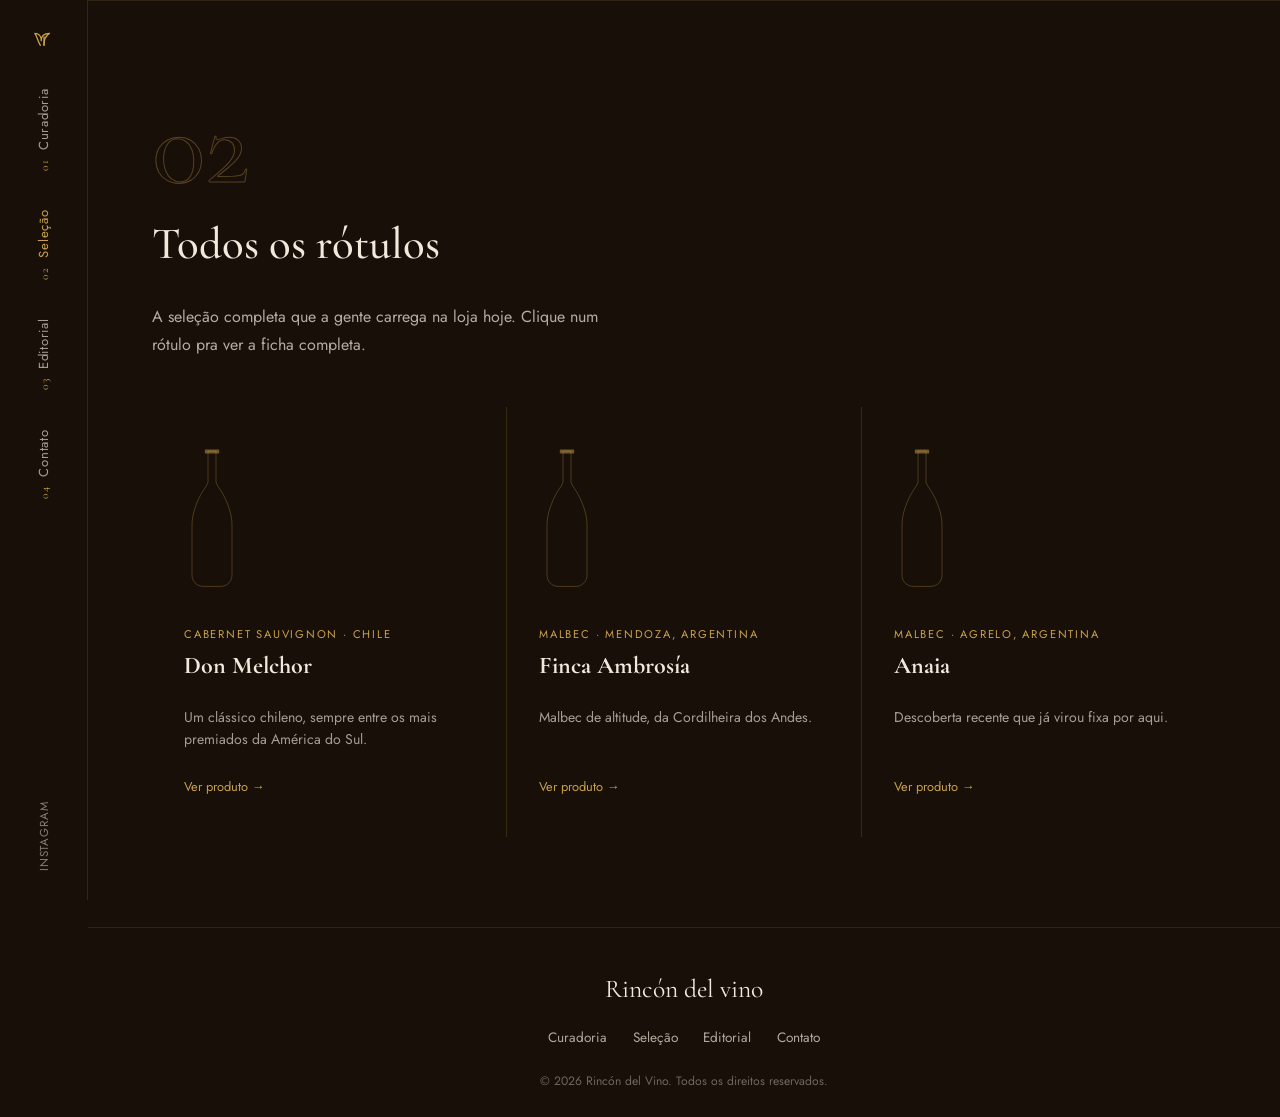
==== produtos/index.html @ f7e3e687 "Add a product catalog page and individual product pages New produtos/ section: an index.html listing" ====
<!DOCTYPE html>
<html lang="pt-BR">
  <head>
    <meta charset="UTF-8" />
    <meta name="viewport" content="width=device-width, initial-scale=1.0" />
    <title>Rótulos — Rincón del Vino</title>
    <meta
      name="description"
      content="Todos os rótulos da seleção da Rincón del Vino."
    />
    <link rel="preconnect" href="https://fonts.googleapis.com" />
    <link rel="preconnect" href="https://fonts.gstatic.com" crossorigin />
    <link
      href="https://fonts.googleapis.com/css2?family=Cormorant+Garamond:ital,wght@0,500,600&family=Jost:wght@300;400;500&display=swap"
      rel="stylesheet"
    />
    <link rel="stylesheet" href="../assets/css/style.css" />
  </head>
  <body>
    <div class="shell">
      <aside class="rail" id="rail">
        <a href="../index.html#topo" class="rail__logo" aria-label="Rincón del Vino">
          <svg viewBox="0 0 24 24" fill="none" stroke="currentColor" stroke-width="1.4" aria-hidden="true">
            <path d="M12 21c0-6 1-9 6-13-6 0-9 2-9 8 0-5-3-8-7-8 3 4 3 9 6 13" stroke-linecap="round" stroke-linejoin="round" />
            <path d="M12 21V12" stroke-linecap="round" />
          </svg>
        </a>

        <nav class="rail__nav" id="nav-links">
          <a href="../index.html#curadoria"><span class="rail__num">01</span>Curadoria</a>
          <a href="./" class="is-current"><span class="rail__num">02</span>Seleção</a>
          <a href="../index.html#editorial"><span class="rail__num">03</span>Editorial</a>
          <a href="../index.html#contato"><span class="rail__num">04</span>Contato</a>
          <a
            class="rail__nav-social"
            href="https://www.instagram.com/rincondelvino.arg/"
            target="_blank"
            rel="noopener"
          >Instagram</a>
        </nav>

        <button
          class="rail__toggle"
          id="nav-toggle"
          aria-label="Abrir menu"
          aria-expanded="false"
          aria-controls="nav-links"
        >
          <span></span>
          <span></span>
          <span></span>
        </button>
      </aside>

      <main class="content">
        <section class="block">
          <span class="block__index" aria-hidden="true">02</span>
          <h2 class="block__title">Todos os rótulos</h2>
          <p class="body-copy">
            A seleção completa que a gente carrega na loja hoje. Clique num
            rótulo pra ver a ficha completa.
          </p>

          <div class="product-grid">
            <a class="product-card" href="don-melchor.html">
              <svg class="product-card__bottle" viewBox="0 0 140 380" role="img" aria-label="Ilustração de uma garrafa de vinho (imagem provisória)">
                <path
                  d="M60,8 L80,8 L80,84 C80,94 95,104 108,138 C118,163 120,178 120,198
                     L120,318 C120,334 107,346 92,346 L48,346 C33,346 20,334 20,318
                     L20,198 C20,178 22,163 32,138 C45,104 60,94 60,84 Z"
                  fill="none" stroke="rgba(201,162,75,0.5)" stroke-width="1.5" />
                <rect x="52" y="4" width="36" height="10" rx="2" fill="rgba(201,162,75,0.5)" />
              </svg>
              <p class="wine-card__type">Cabernet Sauvignon · Chile</p>
              <h3 class="wine-card__name">Don Melchor</h3>
              <p class="wine-card__note">
                Um clássico chileno, sempre entre os mais premiados da
                América do Sul.
              </p>
              <span class="product-card__link">Ver produto →</span>
            </a>

            <a class="product-card" href="finca-ambrosia.html">
              <svg class="product-card__bottle" viewBox="0 0 140 380" role="img" aria-label="Ilustração de uma garrafa de vinho (imagem provisória)">
                <path
                  d="M60,8 L80,8 L80,84 C80,94 95,104 108,138 C118,163 120,178 120,198
                     L120,318 C120,334 107,346 92,346 L48,346 C33,346 20,334 20,318
                     L20,198 C20,178 22,163 32,138 C45,104 60,94 60,84 Z"
                  fill="none" stroke="rgba(201,162,75,0.5)" stroke-width="1.5" />
                <rect x="52" y="4" width="36" height="10" rx="2" fill="rgba(201,162,75,0.5)" />
              </svg>
              <p class="wine-card__type">Malbec · Mendoza, Argentina</p>
              <h3 class="wine-card__name">Finca Ambrosía</h3>
              <p class="wine-card__note">
                Malbec de altitude, da Cordilheira dos Andes.
              </p>
              <span class="product-card__link">Ver produto →</span>
            </a>

            <a class="product-card" href="anaia.html">
              <svg class="product-card__bottle" viewBox="0 0 140 380" role="img" aria-label="Ilustração de uma garrafa de vinho (imagem provisória)">
                <path
                  d="M60,8 L80,8 L80,84 C80,94 95,104 108,138 C118,163 120,178 120,198
                     L120,318 C120,334 107,346 92,346 L48,346 C33,346 20,334 20,318
                     L20,198 C20,178 22,163 32,138 C45,104 60,94 60,84 Z"
                  fill="none" stroke="rgba(201,162,75,0.5)" stroke-width="1.5" />
                <rect x="52" y="4" width="36" height="10" rx="2" fill="rgba(201,162,75,0.5)" />
              </svg>
              <p class="wine-card__type">Malbec · Agrelo, Argentina</p>
              <h3 class="wine-card__name">Anaia</h3>
              <p class="wine-card__note">
                Descoberta recente que já virou fixa por aqui.
              </p>
              <span class="product-card__link">Ver produto →</span>
            </a>
          </div>
        </section>
      </main>
    </div>

    <footer class="footer">
      <p class="footer__wordmark">Rincón del vino</p>
      <nav class="footer__links">
        <a href="../index.html#curadoria">Curadoria</a>
        <a href="./">Seleção</a>
        <a href="../index.html#editorial">Editorial</a>
        <a href="../index.html#contato">Contato</a>
      </nav>
      <p class="footer__copy">
        © <span id="year"></span> Rincón del Vino. Todos os direitos
        reservados.
      </p>
    </footer>

    <script src="../assets/js/main.js"></script>
  </body>
</html>
---- assets/css/style.css ----
:root {
  --bg: #180f09;
  --brown: #3a2415;
  --wine: #7a1530;
  --gold: #c9a24b;
  --cream: #f2e9dd;
  --rail-w: 88px;
}

* {
  box-sizing: border-box;
}

html {
  scroll-behavior: smooth;
}

body {
  margin: 0;
  padding: 0;
  background: var(--bg);
  color: var(--cream);
  font-family: "Jost", "Helvetica Neue", Arial, sans-serif;
  overflow-x: hidden;
}

img {
  max-width: 100%;
}

a {
  transition: color 0.12s ease, border-color 0.12s ease, background 0.12s ease;
}

/* -------------------- Rail (sidebar nav) -------------------- */

.shell {
  display: flex;
}

.rail {
  position: fixed;
  top: 0;
  left: 0;
  bottom: 0;
  width: var(--rail-w);
  z-index: 20;
  display: flex;
  flex-direction: column;
  align-items: center;
  gap: 2.5rem;
  padding: 1.6rem 0 1.8rem;
  background: var(--bg);
  border-right: 1px solid rgba(201, 162, 75, 0.16);
}

.rail__logo {
  color: var(--gold);
  display: flex;
}

.rail__logo svg {
  width: 22px;
  height: 22px;
}

.rail__nav {
  display: flex;
  flex-direction: column;
  align-items: center;
  gap: 2.4rem;
  flex: 1;
}

.rail__nav a {
  writing-mode: vertical-rl;
  text-orientation: mixed;
  transform: rotate(180deg);
  display: flex;
  align-items: center;
  gap: 0.6rem;
  color: rgba(242, 233, 221, 0.65);
  text-decoration: none;
  font-size: 0.82rem;
  letter-spacing: 0.06em;
}

.rail__nav a:hover,
.rail__nav a.is-current {
  color: var(--gold);
}

.rail__num {
  font-family: "Cormorant Garamond", Georgia, serif;
  font-size: 0.72rem;
  color: var(--gold);
}

.rail__nav a.rail__nav-social {
  margin-top: auto;
  color: rgba(242, 233, 221, 0.5);
  font-size: 0.72rem;
  letter-spacing: 0.08em;
  text-transform: uppercase;
}

.rail__toggle {
  display: none;
}

.content {
  margin-left: var(--rail-w);
  width: calc(100% - var(--rail-w));
}

/* -------------------- Hero -------------------- */

.hero {
  min-height: 92vh;
  display: grid;
  grid-template-columns: 1.35fr 0.65fr;
  gap: 4vw;
  align-items: center;
  padding: 6vh 5vw;
  background: radial-gradient(55% 45% at 20% 15%, rgba(139, 79, 26, 0.28), transparent 70%);
}

.hero__kicker {
  margin: 0 0 1.2rem;
  font-family: "Cormorant Garamond", Georgia, serif;
  font-style: italic;
  font-size: 1.1rem;
  color: var(--gold);
}

.hero__headline {
  margin: 0 0 2rem;
  font-family: "Cormorant Garamond", Georgia, serif;
  font-weight: 500;
  font-size: clamp(2.6rem, 6vw, 4.8rem);
  line-height: 1.05;
  color: var(--cream);
}

.hero__actions {
  display: flex;
  align-items: center;
  gap: 1.8rem;
}

.hero__panel {
  border-left: 1px solid rgba(201, 162, 75, 0.35);
  padding-left: 2.2rem;
}

.hero__panel-number {
  margin: 0 0 0.8rem;
  font-family: "Cormorant Garamond", Georgia, serif;
  font-size: clamp(3rem, 6vw, 5rem);
  color: var(--gold);
  line-height: 1;
}

.hero__panel-label {
  margin: 0;
  max-width: 20rem;
  font-size: 0.92rem;
  line-height: 1.6;
  color: rgba(242, 233, 221, 0.68);
}

.link-underline {
  color: var(--cream);
  text-decoration: none;
  font-size: 0.9rem;
  border-bottom: 1px solid rgba(242, 233, 221, 0.3);
  padding-bottom: 2px;
}

.link-underline:hover {
  color: var(--gold);
  border-color: var(--gold);
}

.cta {
  display: inline-block;
  padding: 0.95rem 2.1rem;
  border: 1px solid var(--gold);
  color: var(--gold);
  text-decoration: none;
  letter-spacing: 0.12em;
  font-size: 0.82rem;
  text-transform: uppercase;
  border-radius: 2px;
}

.cta:hover {
  background: var(--gold);
  color: var(--bg);
}

/* -------------------- Numbered blocks -------------------- */

.block {
  position: relative;
  padding: 10vh 5vw;
  border-top: 1px solid rgba(201, 162, 75, 0.14);
}

.block__index {
  display: block;
  margin-bottom: 1rem;
  font-family: "Cormorant Garamond", Georgia, serif;
  font-size: clamp(4rem, 9vw, 7rem);
  line-height: 1;
  color: transparent;
  -webkit-text-stroke: 1px rgba(201, 162, 75, 0.35);
}

.block__title {
  margin: 0 0 2rem;
  font-family: "Cormorant Garamond", Georgia, serif;
  font-weight: 500;
  font-size: clamp(2rem, 3.6vw, 2.8rem);
  line-height: 1.15;
  color: var(--cream);
  max-width: 26rem;
}

.body-copy {
  margin: 0 0 1.2rem;
  max-width: 30rem;
  font-size: 1rem;
  line-height: 1.75;
  color: rgba(242, 233, 221, 0.72);
}

.block--invert .body-copy {
  color: rgba(24, 15, 9, 0.7);
}

.block__grid {
  display: grid;
  grid-template-columns: 1fr 1fr 1fr;
  gap: 3vw;
  align-items: start;
}

.block__grid--narrow {
  grid-template-columns: 1fr;
  max-width: 40rem;
}

.block__copy {
  grid-column: span 1;
}

/* -------------------- Fact list -------------------- */

.fact-list {
  list-style: none;
  margin: 0;
  padding: 0;
  display: grid;
  gap: 1.4rem;
}

.fact-list li {
  padding-top: 1.1rem;
  border-top: 1px solid rgba(201, 162, 75, 0.2);
}

.fact-list__label {
  margin: 0 0 0.4rem;
  font-size: 0.72rem;
  letter-spacing: 0.14em;
  text-transform: uppercase;
  color: var(--gold);
}

.fact-list__text {
  margin: 0;
  font-size: 0.9rem;
  line-height: 1.55;
  color: rgba(242, 233, 221, 0.68);
}

/* -------------------- Bento collection grid (pinned catalog) -------------------- */

.catalog {
  position: relative;
  margin-top: 1rem;
}

.catalog__more {
  display: inline-block;
  margin-top: 2rem;
}

.catalog__frame {
  position: sticky;
  top: 0;
  min-height: 100vh;
  display: flex;
  flex-direction: column;
  justify-content: center;
  padding: 8vh 0;
}

.catalog__track {
  display: flex;
  flex-direction: column;
}

.catalog__step {
  height: 100vh;
}

.catalog__dots {
  display: flex;
  gap: 0.6rem;
  margin-top: 1.6rem;
}

.catalog__dot {
  width: 6px;
  height: 6px;
  border-radius: 50%;
  background: rgba(201, 162, 75, 0.3);
}

.catalog__dot.is-active {
  background: var(--gold);
}

.catalog__specs {
  list-style: none;
  margin: 0;
  padding: 0;
  display: grid;
  gap: 0.5rem;
  font-size: 0.9rem;
  color: rgba(242, 233, 221, 0.68);
}

.catalog__bottle {
  width: 84px;
  height: auto;
  margin-bottom: 1.5rem;
}

/* Only the active product's 4 cells participate in the grid */
.catalog-product {
  display: none;
}

.catalog-product.is-active {
  display: contents;
}

.bento {
  margin-top: 1rem;
  display: grid;
  grid-template-columns: 1.2fr 1fr 1fr;
  grid-template-rows: repeat(2, auto);
  gap: 1px;
  background: rgba(201, 162, 75, 0.18);
}

.bento__item {
  background: var(--bg);
  padding: 2.2rem 1.9rem;
  display: flex;
  flex-direction: column;
}

.bento__item--feature {
  grid-column: 1;
  grid-row: 1 / span 2;
  justify-content: center;
}

.bento__item--feature .wine-card__name {
  font-size: 2.2rem;
}

.bento__item:nth-child(2) {
  grid-column: 2;
  grid-row: 1;
}

.bento__item:nth-child(3) {
  grid-column: 2;
  grid-row: 2;
}

.bento__item--cta {
  grid-column: 3;
  grid-row: 1 / span 2;
  align-items: center;
  justify-content: center;
  text-align: center;
  background: var(--brown);
}

/* Without JS (or below 921px) show every product stacked, plain, no pinning */
.catalog:not(.is-active-js) .catalog__frame {
  position: static;
  min-height: 0;
  padding: 0;
}

.catalog:not(.is-active-js) .catalog__track,
.catalog:not(.is-active-js) .catalog__dots {
  display: none;
}

.catalog:not(.is-active-js) .bento {
  display: block;
  background: none;
}

.catalog:not(.is-active-js) .catalog-product {
  display: block;
}

.catalog:not(.is-active-js) .catalog-product:not(:last-child) {
  margin-bottom: 3rem;
  padding-bottom: 3rem;
  border-bottom: 1px solid rgba(201, 162, 75, 0.14);
}

.catalog:not(.is-active-js) .bento__item {
  padding: 0.6rem 0;
}

.catalog:not(.is-active-js) .bento__item--cta {
  align-items: flex-start;
  text-align: left;
  background: none;
}

.wine-card__type {
  margin: 0 0 0.6rem;
  font-size: 0.7rem;
  letter-spacing: 0.16em;
  text-transform: uppercase;
  color: var(--gold);
}

.wine-card__name {
  margin: 0 0 0.8rem;
  font-family: "Cormorant Garamond", Georgia, serif;
  font-size: 1.5rem;
  color: var(--cream);
}

.wine-card__note {
  margin: 0;
  font-size: 0.88rem;
  line-height: 1.6;
  color: rgba(242, 233, 221, 0.65);
}

/* -------------------- Product listing grid -------------------- */

.product-grid {
  margin-top: 3rem;
  display: grid;
  grid-template-columns: repeat(3, 1fr);
  gap: 1px;
  background: rgba(201, 162, 75, 0.18);
}

.product-card {
  background: var(--bg);
  padding: 2.6rem 2rem;
  display: flex;
  flex-direction: column;
  align-items: flex-start;
  text-decoration: none;
  color: inherit;
  transition: background 0.15s ease;
}

.product-card:hover {
  background: rgba(58, 36, 21, 0.45);
}

.product-card__bottle {
  width: 56px;
  height: auto;
  margin-bottom: 1.6rem;
}

.product-card .wine-card__note {
  margin: 0.8rem 0 1.6rem;
}

.product-card__link {
  margin-top: auto;
  font-size: 0.8rem;
  color: var(--gold);
}

/* -------------------- Product detail page -------------------- */

.product-hero {
  display: grid;
  grid-template-columns: 0.8fr 1.2fr;
  gap: 5vw;
  align-items: center;
}

.product-hero__media {
  display: flex;
  justify-content: center;
}

.product-hero__media .catalog__bottle {
  width: min(220px, 100%);
  margin: 0;
}

.product-hero__info .wine-card__type {
  font-size: 0.78rem;
}

.product-hero__info .block__title {
  max-width: none;
}

.product-hero__specs {
  margin: 2rem 0;
  padding: 1.4rem 0;
  border-top: 1px solid rgba(201, 162, 75, 0.2);
  border-bottom: 1px solid rgba(201, 162, 75, 0.2);
}

.back-link {
  display: inline-block;
  margin-bottom: 2.4rem;
}

.cross-sell {
  margin-top: 2.5rem;
  display: grid;
  grid-template-columns: repeat(2, 1fr);
  gap: 1px;
  background: rgba(24, 15, 9, 0.15);
}

.cross-sell a {
  background: var(--cream);
  color: var(--bg);
  padding: 1.6rem 1.8rem;
  text-decoration: none;
  transition: background 0.15s ease;
}

.cross-sell a:hover {
  background: rgba(24, 15, 9, 0.06);
}

.cross-sell .wine-card__type {
  font-size: 0.68rem;
}

.cross-sell .wine-card__name {
  font-size: 1.2rem;
  color: var(--bg);
}

/* -------------------- Invert (light) section -------------------- */

.block--invert {
  background: var(--cream);
  color: var(--bg);
}

.block--invert .block__index {
  -webkit-text-stroke: 1px rgba(24, 15, 9, 0.25);
}

.block--invert .block__title {
  color: var(--bg);
}

.block--invert .link-underline {
  color: var(--bg);
  border-color: rgba(24, 15, 9, 0.35);
}

.block--invert .link-underline:hover {
  color: var(--wine);
  border-color: var(--wine);
}

/* -------------------- Contact -------------------- */

.contact-grid {
  display: grid;
  grid-template-columns: 1fr 1fr;
  gap: 4vw;
}

.contact__details {
  margin: 2rem 0 0;
  display: grid;
  gap: 1.2rem;
}

.contact__details dt {
  font-size: 0.72rem;
  letter-spacing: 0.14em;
  text-transform: uppercase;
  color: var(--gold);
  margin-bottom: 0.3rem;
}

.contact__details dd {
  margin: 0;
  font-size: 0.98rem;
  color: rgba(242, 233, 221, 0.85);
}

.contact__details a {
  color: inherit;
  text-decoration: none;
}

.contact__details a:hover {
  color: var(--gold);
}

.contact__note {
  margin: 1.5rem 0 0;
  font-size: 0.78rem;
  font-style: italic;
  color: rgba(242, 233, 221, 0.4);
}

.contact__form {
  display: grid;
  gap: 1.2rem;
  align-content: start;
}

.field {
  display: grid;
  gap: 0.5rem;
}

.field label {
  font-size: 0.78rem;
  letter-spacing: 0.06em;
  color: rgba(242, 233, 221, 0.72);
}

.field input,
.field textarea {
  width: 100%;
  padding: 0.8rem 1rem;
  background: rgba(242, 233, 221, 0.04);
  border: 1px solid rgba(201, 162, 75, 0.28);
  border-radius: 2px;
  color: var(--cream);
  font-family: inherit;
  font-size: 0.95rem;
  resize: vertical;
}

.field input:focus,
.field textarea:focus {
  outline: none;
  border-color: var(--gold);
}

.cta--block {
  width: 100%;
  text-align: center;
  background: transparent;
  cursor: pointer;
  font-family: inherit;
}

.contact__feedback {
  min-height: 1.2rem;
  margin: 0;
  font-size: 0.85rem;
  color: var(--gold);
}

/* -------------------- Footer -------------------- */

.footer {
  margin-left: var(--rail-w);
  padding: 5vh 5vw 3vh;
  text-align: center;
  border-top: 1px solid rgba(201, 162, 75, 0.14);
}

.footer__wordmark {
  margin: 0 0 1.4rem;
  font-family: "Cormorant Garamond", Georgia, serif;
  font-size: 1.6rem;
  color: var(--cream);
}

.footer__links {
  display: flex;
  justify-content: center;
  gap: 1.6rem;
  margin-bottom: 1.6rem;
}

.footer__links a {
  color: rgba(242, 233, 221, 0.7);
  text-decoration: none;
  font-size: 0.85rem;
}

.footer__links a:hover {
  color: var(--gold);
}

.footer__copy {
  margin: 0;
  font-size: 0.76rem;
  color: rgba(242, 233, 221, 0.4);
}

/* -------------------- Responsive -------------------- */

@media (max-width: 920px) {
  .rail {
    top: 0;
    left: 0;
    right: 0;
    bottom: auto;
    width: 100%;
    height: 64px;
    flex-direction: row;
    justify-content: space-between;
    align-items: center;
    padding: 0 5vw;
    border-right: none;
    border-bottom: 1px solid rgba(201, 162, 75, 0.16);
  }

  .rail__nav {
    display: none;
    position: absolute;
    top: 64px;
    left: 0;
    right: 0;
    flex-direction: column;
    align-items: flex-start;
    gap: 0;
    padding: 0.5rem 5vw 1.5rem;
    background: var(--bg);
    border-bottom: 1px solid rgba(201, 162, 75, 0.16);
  }

  .rail.is-open .rail__nav {
    display: flex;
  }

  .rail__nav a {
    writing-mode: horizontal-tb;
    transform: none;
    width: 100%;
    padding: 0.9rem 0;
    border-bottom: 1px solid rgba(201, 162, 75, 0.1);
  }

  .rail__nav a.rail__nav-social {
    margin-top: 0;
  }

  .rail__toggle {
    display: flex;
    flex-direction: column;
    justify-content: center;
    gap: 5px;
    width: 32px;
    height: 32px;
    padding: 0;
    background: none;
    border: none;
    cursor: pointer;
  }

  .rail__toggle span {
    display: block;
    height: 1px;
    background: var(--cream);
  }

  .content,
  .footer {
    margin-left: 0;
    width: 100%;
    padding-top: 64px;
  }

  .footer {
    padding-top: 5vh;
  }

  .hero {
    grid-template-columns: 1fr;
    text-align: left;
    padding-top: 8vh;
    gap: 3rem;
  }

  .hero__panel {
    border-left: none;
    border-top: 1px solid rgba(201, 162, 75, 0.35);
    padding-left: 0;
    padding-top: 1.6rem;
  }

  .block__grid,
  .contact-grid,
  .product-hero {
    grid-template-columns: 1fr;
  }

  .product-hero__media {
    margin-bottom: 1rem;
  }

  .product-grid,
  .cross-sell {
    grid-template-columns: 1fr;
  }
}

@media (max-width: 560px) {
  .hero__headline {
    font-size: clamp(2.2rem, 10vw, 3rem);
  }

  .hero__actions {
    flex-direction: column;
    align-items: flex-start;
    gap: 1rem;
  }

  .bento {
    grid-template-columns: 1fr;
  }

  .bento__item--feature,
  .bento__item--cta {
    grid-column: auto;
  }
}
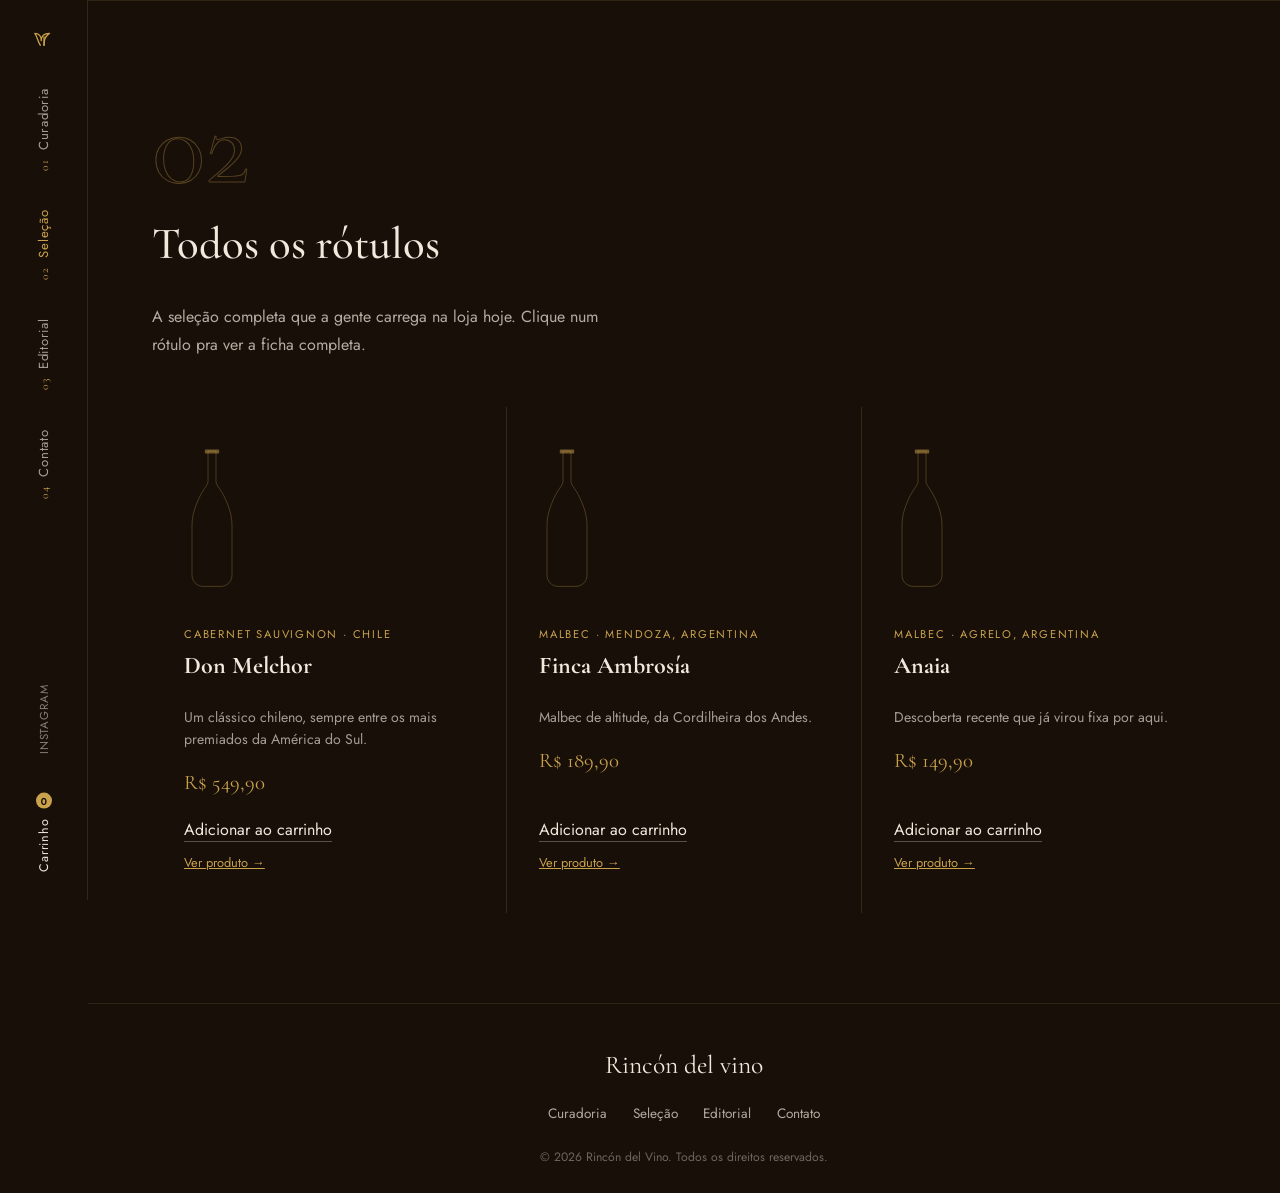
==== commit d35eaff6: "Add shopping cart with WhatsApp checkout, redesign related-products block Every product now has a pr" ====
--- a/produtos/index.html
+++ b/produtos/index.html
@@ -37,6 +37,10 @@
             target="_blank"
             rel="noopener"
           >Instagram</a>
+          <a href="../carrinho.html" class="rail__cart">
+            Carrinho
+            <span class="rail__cart-badge" id="cart-count" hidden>0</span>
+          </a>
         </nav>
 
         <button
@@ -62,57 +66,75 @@
           </p>
 
           <div class="product-grid">
-            <a class="product-card" href="don-melchor.html">
-              <svg class="product-card__bottle" viewBox="0 0 140 380" role="img" aria-label="Ilustração de uma garrafa de vinho (imagem provisória)">
-                <path
-                  d="M60,8 L80,8 L80,84 C80,94 95,104 108,138 C118,163 120,178 120,198
-                     L120,318 C120,334 107,346 92,346 L48,346 C33,346 20,334 20,318
-                     L20,198 C20,178 22,163 32,138 C45,104 60,94 60,84 Z"
-                  fill="none" stroke="rgba(201,162,75,0.5)" stroke-width="1.5" />
-                <rect x="52" y="4" width="36" height="10" rx="2" fill="rgba(201,162,75,0.5)" />
-              </svg>
-              <p class="wine-card__type">Cabernet Sauvignon · Chile</p>
-              <h3 class="wine-card__name">Don Melchor</h3>
-              <p class="wine-card__note">
-                Um clássico chileno, sempre entre os mais premiados da
-                América do Sul.
-              </p>
-              <span class="product-card__link">Ver produto →</span>
-            </a>
+            <article class="product-card">
+              <a class="product-card__link-wrap" href="don-melchor.html">
+                <svg class="product-card__bottle" viewBox="0 0 140 380" role="img" aria-label="Ilustração de uma garrafa de vinho (imagem provisória)">
+                  <path
+                    d="M60,8 L80,8 L80,84 C80,94 95,104 108,138 C118,163 120,178 120,198
+                       L120,318 C120,334 107,346 92,346 L48,346 C33,346 20,334 20,318
+                       L20,198 C20,178 22,163 32,138 C45,104 60,94 60,84 Z"
+                    fill="none" stroke="rgba(201,162,75,0.5)" stroke-width="1.5" />
+                  <rect x="52" y="4" width="36" height="10" rx="2" fill="rgba(201,162,75,0.5)" />
+                </svg>
+                <p class="wine-card__type">Cabernet Sauvignon · Chile</p>
+                <h3 class="wine-card__name">Don Melchor</h3>
+                <p class="wine-card__note">
+                  Um clássico chileno, sempre entre os mais premiados da
+                  América do Sul.
+                </p>
+              </a>
+              <p class="product-card__price">R$ 549,90</p>
+              <div class="product-card__actions">
+                <button type="button" class="link-underline product-card__add" data-add-to-cart="don-melchor">Adicionar ao carrinho</button>
+                <a class="product-card__link" href="don-melchor.html">Ver produto →</a>
+              </div>
+            </article>
 
-            <a class="product-card" href="finca-ambrosia.html">
-              <svg class="product-card__bottle" viewBox="0 0 140 380" role="img" aria-label="Ilustração de uma garrafa de vinho (imagem provisória)">
-                <path
-                  d="M60,8 L80,8 L80,84 C80,94 95,104 108,138 C118,163 120,178 120,198
-                     L120,318 C120,334 107,346 92,346 L48,346 C33,346 20,334 20,318
-                     L20,198 C20,178 22,163 32,138 C45,104 60,94 60,84 Z"
-                  fill="none" stroke="rgba(201,162,75,0.5)" stroke-width="1.5" />
-                <rect x="52" y="4" width="36" height="10" rx="2" fill="rgba(201,162,75,0.5)" />
-              </svg>
-              <p class="wine-card__type">Malbec · Mendoza, Argentina</p>
-              <h3 class="wine-card__name">Finca Ambrosía</h3>
-              <p class="wine-card__note">
-                Malbec de altitude, da Cordilheira dos Andes.
-              </p>
-              <span class="product-card__link">Ver produto →</span>
-            </a>
+            <article class="product-card">
+              <a class="product-card__link-wrap" href="finca-ambrosia.html">
+                <svg class="product-card__bottle" viewBox="0 0 140 380" role="img" aria-label="Ilustração de uma garrafa de vinho (imagem provisória)">
+                  <path
+                    d="M60,8 L80,8 L80,84 C80,94 95,104 108,138 C118,163 120,178 120,198
+                       L120,318 C120,334 107,346 92,346 L48,346 C33,346 20,334 20,318
+                       L20,198 C20,178 22,163 32,138 C45,104 60,94 60,84 Z"
+                    fill="none" stroke="rgba(201,162,75,0.5)" stroke-width="1.5" />
+                  <rect x="52" y="4" width="36" height="10" rx="2" fill="rgba(201,162,75,0.5)" />
+                </svg>
+                <p class="wine-card__type">Malbec · Mendoza, Argentina</p>
+                <h3 class="wine-card__name">Finca Ambrosía</h3>
+                <p class="wine-card__note">
+                  Malbec de altitude, da Cordilheira dos Andes.
+                </p>
+              </a>
+              <p class="product-card__price">R$ 189,90</p>
+              <div class="product-card__actions">
+                <button type="button" class="link-underline product-card__add" data-add-to-cart="finca-ambrosia">Adicionar ao carrinho</button>
+                <a class="product-card__link" href="finca-ambrosia.html">Ver produto →</a>
+              </div>
+            </article>
 
-            <a class="product-card" href="anaia.html">
-              <svg class="product-card__bottle" viewBox="0 0 140 380" role="img" aria-label="Ilustração de uma garrafa de vinho (imagem provisória)">
-                <path
-                  d="M60,8 L80,8 L80,84 C80,94 95,104 108,138 C118,163 120,178 120,198
-                     L120,318 C120,334 107,346 92,346 L48,346 C33,346 20,334 20,318
-                     L20,198 C20,178 22,163 32,138 C45,104 60,94 60,84 Z"
-                  fill="none" stroke="rgba(201,162,75,0.5)" stroke-width="1.5" />
-                <rect x="52" y="4" width="36" height="10" rx="2" fill="rgba(201,162,75,0.5)" />
-              </svg>
-              <p class="wine-card__type">Malbec · Agrelo, Argentina</p>
-              <h3 class="wine-card__name">Anaia</h3>
-              <p class="wine-card__note">
-                Descoberta recente que já virou fixa por aqui.
-              </p>
-              <span class="product-card__link">Ver produto →</span>
-            </a>
+            <article class="product-card">
+              <a class="product-card__link-wrap" href="anaia.html">
+                <svg class="product-card__bottle" viewBox="0 0 140 380" role="img" aria-label="Ilustração de uma garrafa de vinho (imagem provisória)">
+                  <path
+                    d="M60,8 L80,8 L80,84 C80,94 95,104 108,138 C118,163 120,178 120,198
+                       L120,318 C120,334 107,346 92,346 L48,346 C33,346 20,334 20,318
+                       L20,198 C20,178 22,163 32,138 C45,104 60,94 60,84 Z"
+                    fill="none" stroke="rgba(201,162,75,0.5)" stroke-width="1.5" />
+                  <rect x="52" y="4" width="36" height="10" rx="2" fill="rgba(201,162,75,0.5)" />
+                </svg>
+                <p class="wine-card__type">Malbec · Agrelo, Argentina</p>
+                <h3 class="wine-card__name">Anaia</h3>
+                <p class="wine-card__note">
+                  Descoberta recente que já virou fixa por aqui.
+                </p>
+              </a>
+              <p class="product-card__price">R$ 149,90</p>
+              <div class="product-card__actions">
+                <button type="button" class="link-underline product-card__add" data-add-to-cart="anaia">Adicionar ao carrinho</button>
+                <a class="product-card__link" href="anaia.html">Ver produto →</a>
+              </div>
+            </article>
           </div>
         </section>
       </main>
--- a/assets/css/style.css
+++ b/assets/css/style.css
@@ -104,6 +104,27 @@
   text-transform: uppercase;
 }
 
+.rail__nav a.rail__cart {
+  color: var(--cream);
+  font-size: 0.78rem;
+  letter-spacing: 0.06em;
+}
+
+.rail__cart-badge {
+  writing-mode: horizontal-tb;
+  display: inline-flex;
+  align-items: center;
+  justify-content: center;
+  min-width: 16px;
+  height: 16px;
+  padding: 0 4px;
+  border-radius: 999px;
+  background: var(--gold);
+  color: var(--bg);
+  font-size: 0.62rem;
+  font-weight: 600;
+}
+
 .rail__toggle {
   display: none;
 }
@@ -478,13 +499,17 @@
   display: flex;
   flex-direction: column;
   align-items: flex-start;
-  text-decoration: none;
-  color: inherit;
   transition: background 0.15s ease;
 }
 
 .product-card:hover {
   background: rgba(58, 36, 21, 0.45);
+}
+
+.product-card__link-wrap {
+  display: contents;
+  color: inherit;
+  text-decoration: none;
 }
 
 .product-card__bottle {
@@ -494,11 +519,35 @@
 }
 
 .product-card .wine-card__note {
-  margin: 0.8rem 0 1.6rem;
+  margin: 0.8rem 0 1.2rem;
+}
+
+.product-card__price {
+  margin: 0 0 1.4rem;
+  font-family: "Cormorant Garamond", Georgia, serif;
+  font-size: 1.3rem;
+  color: var(--gold);
+}
+
+.product-card__actions {
+  margin-top: auto;
+  display: flex;
+  flex-direction: column;
+  align-items: flex-start;
+  gap: 0.7rem;
+}
+
+.product-card__add {
+  background: none;
+  border-top: none;
+  border-left: none;
+  border-right: none;
+  padding: 0;
+  font: inherit;
+  cursor: pointer;
 }
 
 .product-card__link {
-  margin-top: auto;
   font-size: 0.8rem;
   color: var(--gold);
 }
@@ -537,29 +586,64 @@
   border-bottom: 1px solid rgba(201, 162, 75, 0.2);
 }
 
+.product-hero__price {
+  margin: 0 0 1.6rem;
+  font-family: "Cormorant Garamond", Georgia, serif;
+  font-size: 2rem;
+  color: var(--gold);
+}
+
+.pickup-note {
+  margin: 1rem 0 0;
+  font-size: 0.78rem;
+  font-style: italic;
+  color: rgba(242, 233, 221, 0.45);
+  max-width: 26rem;
+}
+
+.cta:disabled {
+  opacity: 0.6;
+  cursor: default;
+  background: transparent;
+  color: var(--gold);
+}
+
 .back-link {
   display: inline-block;
   margin-bottom: 2.4rem;
 }
 
+.related {
+  margin-top: 4rem;
+  padding-top: 3rem;
+  border-top: 1px solid rgba(201, 162, 75, 0.14);
+}
+
+.related__label {
+  margin: 0 0 1.4rem;
+  font-size: 0.72rem;
+  letter-spacing: 0.14em;
+  text-transform: uppercase;
+  color: var(--gold);
+}
+
 .cross-sell {
-  margin-top: 2.5rem;
   display: grid;
   grid-template-columns: repeat(2, 1fr);
   gap: 1px;
-  background: rgba(24, 15, 9, 0.15);
+  background: rgba(201, 162, 75, 0.18);
 }
 
 .cross-sell a {
-  background: var(--cream);
-  color: var(--bg);
-  padding: 1.6rem 1.8rem;
+  background: var(--bg);
+  color: inherit;
+  padding: 1.8rem 1.9rem;
   text-decoration: none;
   transition: background 0.15s ease;
 }
 
 .cross-sell a:hover {
-  background: rgba(24, 15, 9, 0.06);
+  background: rgba(58, 36, 21, 0.45);
 }
 
 .cross-sell .wine-card__type {
@@ -567,8 +651,7 @@
 }
 
 .cross-sell .wine-card__name {
-  font-size: 1.2rem;
-  color: var(--bg);
+  font-size: 1.3rem;
 }
 
 /* -------------------- Invert (light) section -------------------- */
@@ -594,6 +677,108 @@
 .block--invert .link-underline:hover {
   color: var(--wine);
   border-color: var(--wine);
+}
+
+/* -------------------- Cart page -------------------- */
+
+.cart-list {
+  list-style: none;
+  margin: 2.5rem 0 0;
+  padding: 0;
+  border-top: 1px solid rgba(201, 162, 75, 0.18);
+}
+
+.cart-item {
+  display: grid;
+  grid-template-columns: 1fr auto auto auto;
+  align-items: center;
+  gap: 1.6rem;
+  padding: 1.6rem 0;
+  border-bottom: 1px solid rgba(201, 162, 75, 0.18);
+}
+
+.cart-item__price {
+  margin: 0.4rem 0 0;
+  font-size: 0.85rem;
+  color: rgba(242, 233, 221, 0.5);
+}
+
+.cart-item__qty {
+  display: flex;
+  align-items: center;
+  gap: 0.8rem;
+  font-size: 0.9rem;
+}
+
+.cart-item__step {
+  width: 26px;
+  height: 26px;
+  border: 1px solid rgba(201, 162, 75, 0.35);
+  background: none;
+  color: var(--cream);
+  border-radius: 50%;
+  cursor: pointer;
+  font-size: 0.95rem;
+  line-height: 1;
+}
+
+.cart-item__step:hover {
+  border-color: var(--gold);
+  color: var(--gold);
+}
+
+.cart-item__subtotal {
+  margin: 0;
+  font-family: "Cormorant Garamond", Georgia, serif;
+  font-size: 1.2rem;
+  color: var(--gold);
+  white-space: nowrap;
+}
+
+.cart-item__remove {
+  background: none;
+  border: none;
+  color: rgba(242, 233, 221, 0.4);
+  font-size: 1.3rem;
+  line-height: 1;
+  cursor: pointer;
+  padding: 0 0.2rem;
+}
+
+.cart-item__remove:hover {
+  color: var(--wine);
+}
+
+.cart-empty {
+  margin-top: 2.5rem;
+  color: rgba(242, 233, 221, 0.6);
+}
+
+.cart-summary {
+  margin-top: 2.5rem;
+  padding-top: 2rem;
+  border-top: 1px solid rgba(201, 162, 75, 0.3);
+  display: flex;
+  flex-wrap: wrap;
+  align-items: center;
+  justify-content: space-between;
+  gap: 1.6rem;
+}
+
+.cart-summary__total {
+  font-family: "Cormorant Garamond", Georgia, serif;
+  font-size: 1.6rem;
+  color: var(--cream);
+}
+
+.cart-summary__total strong {
+  color: var(--gold);
+  font-weight: 500;
+}
+
+.cart-summary .cta.is-disabled {
+  opacity: 0.4;
+  pointer-events: none;
 }
 
 /* -------------------- Contact -------------------- */
@@ -836,6 +1021,25 @@
   .cross-sell {
     grid-template-columns: 1fr;
   }
+
+  .cart-item {
+    grid-template-columns: 1fr auto;
+    row-gap: 0.8rem;
+  }
+
+  .cart-item__subtotal {
+    grid-column: 2;
+    grid-row: 1;
+  }
+
+  .cart-item__qty {
+    grid-column: 1;
+  }
+
+  .cart-item__remove {
+    grid-column: 2;
+    justify-self: end;
+  }
 }
 
 @media (max-width: 560px) {
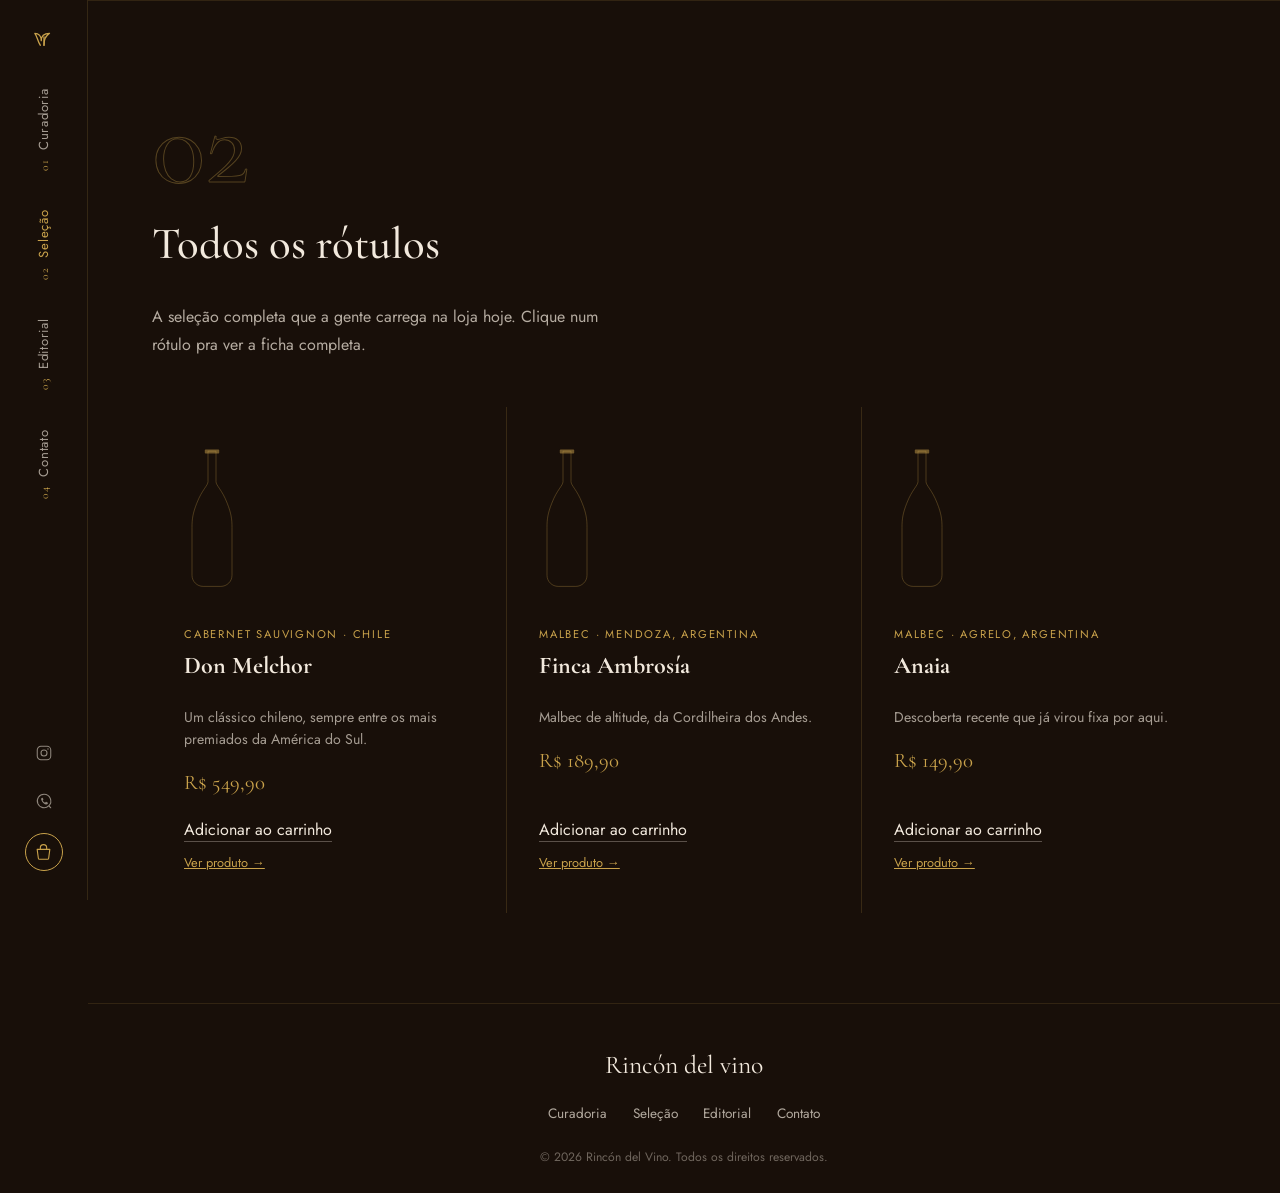
==== commit f1d592f9: "Replace rail text labels with icons; add WhatsApp icon; highlight cart Instagram and Carrinho used t" ====
--- a/produtos/index.html
+++ b/produtos/index.html
@@ -31,29 +31,55 @@
           <a href="./" class="is-current"><span class="rail__num">02</span>Seleção</a>
           <a href="../index.html#editorial"><span class="rail__num">03</span>Editorial</a>
           <a href="../index.html#contato"><span class="rail__num">04</span>Contato</a>
+        </nav>
+
+        <div class="rail__right">
           <a
-            class="rail__nav-social"
+            class="rail__icon"
             href="https://www.instagram.com/rincondelvino.arg/"
             target="_blank"
             rel="noopener"
-          >Instagram</a>
-          <a href="../carrinho.html" class="rail__cart">
-            Carrinho
+            aria-label="Instagram"
+          >
+            <svg viewBox="0 0 24 24" fill="none" stroke="currentColor" stroke-width="1.4" aria-hidden="true">
+              <rect x="3" y="3" width="18" height="18" rx="5" />
+              <circle cx="12" cy="12" r="4" />
+              <circle cx="17.3" cy="6.7" r="0.9" fill="currentColor" stroke="none" />
+            </svg>
+          </a>
+          <a
+            class="rail__icon"
+            id="whatsapp-link"
+            href="#"
+            target="_blank"
+            rel="noopener"
+            aria-label="WhatsApp"
+          >
+            <svg viewBox="0 0 24 24" fill="none" stroke="currentColor" stroke-width="1.4" aria-hidden="true">
+              <path d="M12 3a9 9 0 1 0 6.5 15.3L21 21l-2.7-2.5A9 9 0 0 0 12 3Z" stroke-linejoin="round" />
+              <path d="M8.4 8.6c.3-.6.9-1.3 1.5-1 .5.2 1 1.3 1.2 1.7.2.4.1.6-.1.9-.2.3-.4.5-.6.7-.2.2-.2.4 0 .7.4 1 1.6 2.1 2.6 2.5.3.1.5.1.7-.1.2-.2.5-.5.7-.7.3-.2.5-.3.9-.1.5.2 1.5.7 1.7 1.1.3.4.3.9 0 1.4-.4.6-1.3 1-2 1-2 0-5.4-2.2-6.7-6.3-.2-.7 0-1.8.1-2.8Z" fill="currentColor" stroke="none" />
+            </svg>
+          </a>
+          <a href="../carrinho.html" class="rail__icon rail__icon--cart" aria-label="Carrinho">
+            <svg viewBox="0 0 24 24" fill="none" stroke="currentColor" stroke-width="1.4" aria-hidden="true">
+              <path d="M4 8h16l-1.5 11.2A1.5 1.5 0 0 1 17 20.5H7a1.5 1.5 0 0 1-1.5-1.3L4 8Z" stroke-linejoin="round" />
+              <path d="M8 8V6a4 4 0 0 1 8 0v2" stroke-linecap="round" />
+            </svg>
             <span class="rail__cart-badge" id="cart-count" hidden>0</span>
           </a>
-        </nav>
 
-        <button
-          class="rail__toggle"
-          id="nav-toggle"
-          aria-label="Abrir menu"
-          aria-expanded="false"
-          aria-controls="nav-links"
-        >
-          <span></span>
-          <span></span>
-          <span></span>
-        </button>
+          <button
+            class="rail__toggle"
+            id="nav-toggle"
+            aria-label="Abrir menu"
+            aria-expanded="false"
+            aria-controls="nav-links"
+          >
+            <span></span>
+            <span></span>
+            <span></span>
+          </button>
+        </div>
       </aside>
 
       <main class="content">
--- a/assets/css/style.css
+++ b/assets/css/style.css
@@ -69,7 +69,6 @@
   flex-direction: column;
   align-items: center;
   gap: 2.4rem;
-  flex: 1;
 }
 
 .rail__nav a {
@@ -96,33 +95,73 @@
   color: var(--gold);
 }
 
-.rail__nav a.rail__nav-social {
+.rail__right {
   margin-top: auto;
-  color: rgba(242, 233, 221, 0.5);
-  font-size: 0.72rem;
-  letter-spacing: 0.08em;
-  text-transform: uppercase;
-}
-
-.rail__nav a.rail__cart {
-  color: var(--cream);
-  font-size: 0.78rem;
-  letter-spacing: 0.06em;
+  display: flex;
+  flex-direction: column;
+  align-items: center;
+  gap: 1.1rem;
+}
+
+.rail__icon {
+  display: flex;
+  align-items: center;
+  justify-content: center;
+  width: 30px;
+  height: 30px;
+  color: rgba(242, 233, 221, 0.55);
+  transition: color 0.15s ease;
+}
+
+.rail__icon svg {
+  width: 18px;
+  height: 18px;
+}
+
+.rail__icon:hover {
+  color: var(--gold);
+}
+
+.rail__icon--cart {
+  position: relative;
+  width: 38px;
+  height: 38px;
+  border-radius: 50%;
+  border: 1px solid var(--gold);
+  color: var(--gold);
+}
+
+.rail__icon--cart svg {
+  width: 19px;
+  height: 19px;
+}
+
+.rail__icon--cart:hover,
+.rail__icon--cart.is-current {
+  background: var(--gold);
+  color: var(--bg);
 }
 
 .rail__cart-badge {
-  writing-mode: horizontal-tb;
+  position: absolute;
+  top: -4px;
+  right: -4px;
   display: inline-flex;
   align-items: center;
   justify-content: center;
-  min-width: 16px;
-  height: 16px;
+  min-width: 17px;
+  height: 17px;
   padding: 0 4px;
   border-radius: 999px;
-  background: var(--gold);
-  color: var(--bg);
-  font-size: 0.62rem;
+  background: var(--wine);
+  color: var(--cream);
+  font-size: 0.64rem;
   font-weight: 600;
+  border: 1px solid var(--bg);
+}
+
+.rail__cart-badge[hidden] {
+  display: none;
 }
 
 .rail__toggle {
@@ -959,8 +998,10 @@
     border-bottom: 1px solid rgba(201, 162, 75, 0.1);
   }
 
-  .rail__nav a.rail__nav-social {
+  .rail__right {
     margin-top: 0;
+    flex-direction: row;
+    gap: 0.8rem;
   }
 
   .rail__toggle {
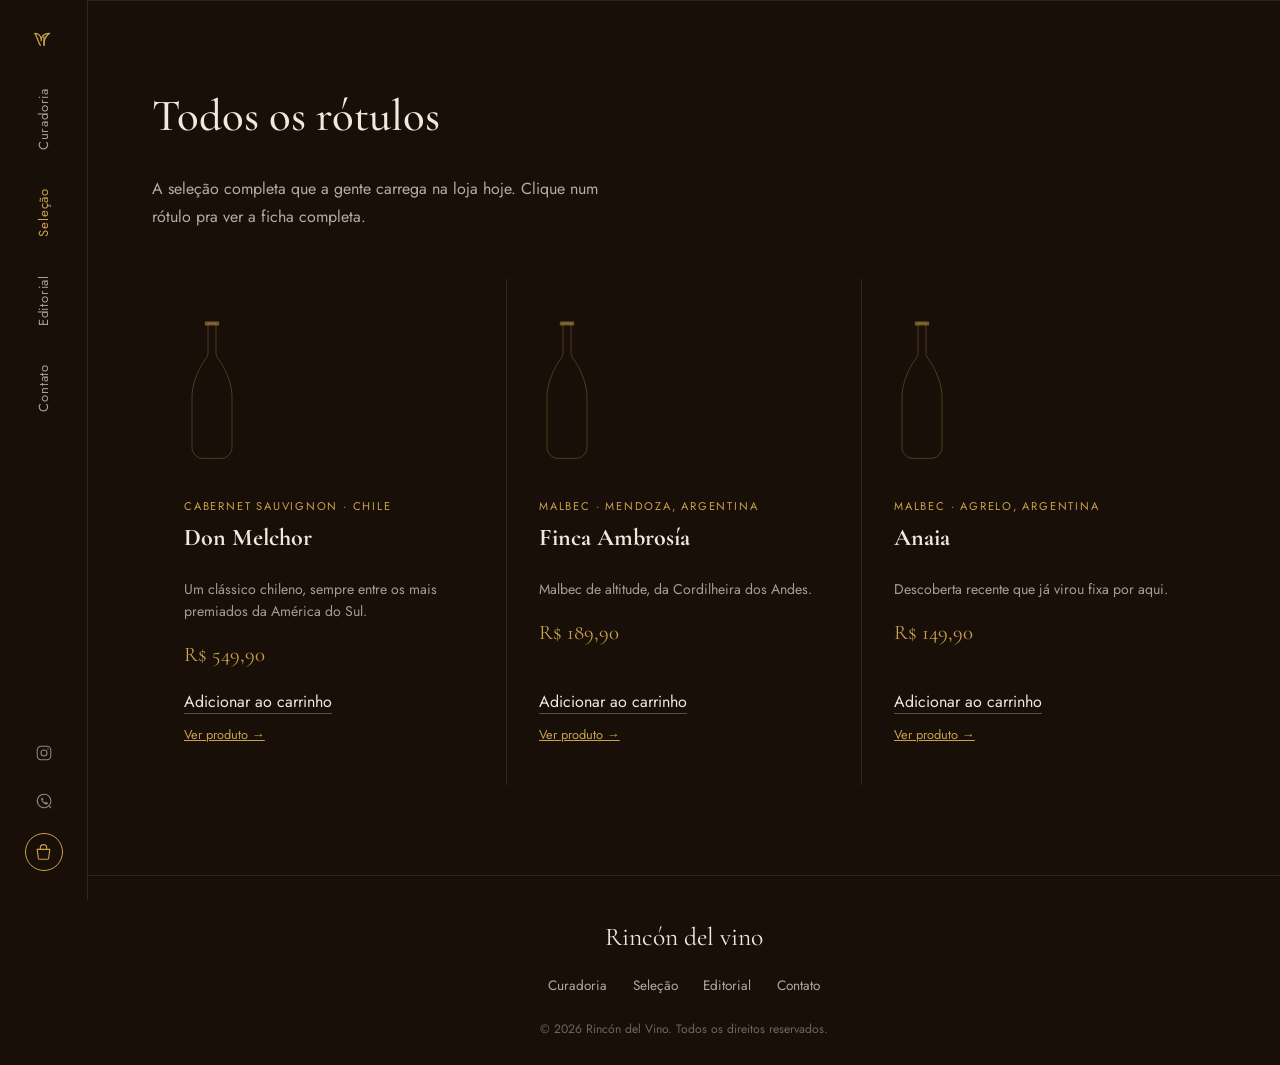
==== commit e54b9ed7: "Drop section/nav numbering; redesign hero with a framed photo Removes the "01/02/03/04" editorial-in" ====
--- a/produtos/index.html
+++ b/produtos/index.html
@@ -27,10 +27,10 @@
         </a>
 
         <nav class="rail__nav" id="nav-links">
-          <a href="../index.html#curadoria"><span class="rail__num">01</span>Curadoria</a>
-          <a href="./" class="is-current"><span class="rail__num">02</span>Seleção</a>
-          <a href="../index.html#editorial"><span class="rail__num">03</span>Editorial</a>
-          <a href="../index.html#contato"><span class="rail__num">04</span>Contato</a>
+          <a href="../index.html#curadoria">Curadoria</a>
+          <a href="./" class="is-current">Seleção</a>
+          <a href="../index.html#editorial">Editorial</a>
+          <a href="../index.html#contato">Contato</a>
         </nav>
 
         <div class="rail__right">
@@ -84,7 +84,6 @@
 
       <main class="content">
         <section class="block">
-          <span class="block__index" aria-hidden="true">02</span>
           <h2 class="block__title">Todos os rótulos</h2>
           <p class="body-copy">
             A seleção completa que a gente carrega na loja hoje. Clique num
--- a/assets/css/style.css
+++ b/assets/css/style.css
@@ -89,12 +89,6 @@
   color: var(--gold);
 }
 
-.rail__num {
-  font-family: "Cormorant Garamond", Georgia, serif;
-  font-size: 0.72rem;
-  color: var(--gold);
-}
-
 .rail__right {
   margin-top: auto;
   display: flex;
@@ -153,7 +147,7 @@
   height: 17px;
   padding: 0 4px;
   border-radius: 999px;
-  background: var(--wine);
+  background: #d6455a;
   color: var(--cream);
   font-size: 0.64rem;
   font-weight: 600;
@@ -194,39 +188,57 @@
 }
 
 .hero__headline {
-  margin: 0 0 2rem;
+  margin: 0 0 1.6rem;
   font-family: "Cormorant Garamond", Georgia, serif;
   font-weight: 500;
-  font-size: clamp(2.6rem, 6vw, 4.8rem);
-  line-height: 1.05;
+  font-size: clamp(3rem, 7vw, 5.6rem);
+  line-height: 1.02;
   color: var(--cream);
 }
 
+.hero__stat {
+  margin: 0 0 2.4rem;
+  max-width: 27rem;
+  font-size: 0.96rem;
+  line-height: 1.65;
+  color: rgba(242, 233, 221, 0.72);
+}
+
+.hero__stat strong {
+  font-family: "Cormorant Garamond", Georgia, serif;
+  font-weight: 500;
+  font-size: 1.35rem;
+  color: var(--gold);
+}
+
 .hero__actions {
   display: flex;
   align-items: center;
   gap: 1.8rem;
 }
 
-.hero__panel {
-  border-left: 1px solid rgba(201, 162, 75, 0.35);
-  padding-left: 2.2rem;
-}
-
-.hero__panel-number {
-  margin: 0 0 0.8rem;
-  font-family: "Cormorant Garamond", Georgia, serif;
-  font-size: clamp(3rem, 6vw, 5rem);
-  color: var(--gold);
-  line-height: 1;
-}
-
-.hero__panel-label {
-  margin: 0;
-  max-width: 20rem;
-  font-size: 0.92rem;
-  line-height: 1.6;
-  color: rgba(242, 233, 221, 0.68);
+.hero__frame {
+  position: relative;
+  aspect-ratio: 3 / 4;
+  border: 1px solid rgba(201, 162, 75, 0.45);
+  border-radius: 2px;
+  overflow: hidden;
+}
+
+.hero__frame::after {
+  content: "";
+  position: absolute;
+  inset: 9px;
+  border: 1px solid rgba(201, 162, 75, 0.2);
+  pointer-events: none;
+}
+
+.hero__frame-img {
+  display: block;
+  width: 100%;
+  height: 100%;
+  object-fit: cover;
+  object-position: 78% 45%;
 }
 
 .link-underline {
@@ -265,16 +277,6 @@
   position: relative;
   padding: 10vh 5vw;
   border-top: 1px solid rgba(201, 162, 75, 0.14);
-}
-
-.block__index {
-  display: block;
-  margin-bottom: 1rem;
-  font-family: "Cormorant Garamond", Georgia, serif;
-  font-size: clamp(4rem, 9vw, 7rem);
-  line-height: 1;
-  color: transparent;
-  -webkit-text-stroke: 1px rgba(201, 162, 75, 0.35);
 }
 
 .block__title {
@@ -295,8 +297,8 @@
   color: rgba(242, 233, 221, 0.72);
 }
 
-.block--invert .body-copy {
-  color: rgba(24, 15, 9, 0.7);
+.block--banner .body-copy {
+  color: rgba(242, 233, 221, 0.8);
 }
 
 .block__grid {
@@ -693,29 +695,24 @@
   font-size: 1.3rem;
 }
 
-/* -------------------- Invert (light) section -------------------- */
-
-.block--invert {
-  background: var(--cream);
-  color: var(--bg);
-}
-
-.block--invert .block__index {
-  -webkit-text-stroke: 1px rgba(24, 15, 9, 0.25);
-}
-
-.block--invert .block__title {
-  color: var(--bg);
-}
-
-.block--invert .link-underline {
-  color: var(--bg);
-  border-color: rgba(24, 15, 9, 0.35);
-}
-
-.block--invert .link-underline:hover {
-  color: var(--wine);
-  border-color: var(--wine);
+/* -------------------- Banner (photo background) section -------------------- */
+
+.block--banner {
+  position: relative;
+  min-height: 62vh;
+  display: flex;
+  align-items: center;
+  background-image: linear-gradient(
+      90deg,
+      rgba(14, 9, 8, 0.9) 0%,
+      rgba(14, 9, 8, 0.62) 36%,
+      rgba(14, 9, 8, 0.18) 62%,
+      rgba(14, 9, 8, 0.05) 100%
+    ),
+    url("../img/editorial-banner.webp");
+  background-size: cover;
+  background-position: center;
+  background-repeat: no-repeat;
 }
 
 /* -------------------- Cart page -------------------- */
@@ -1038,14 +1035,12 @@
     grid-template-columns: 1fr;
     text-align: left;
     padding-top: 8vh;
-    gap: 3rem;
-  }
-
-  .hero__panel {
-    border-left: none;
-    border-top: 1px solid rgba(201, 162, 75, 0.35);
-    padding-left: 0;
-    padding-top: 1.6rem;
+    gap: 2.4rem;
+  }
+
+  .hero__frame {
+    aspect-ratio: 16 / 10;
+    max-width: 28rem;
   }
 
   .block__grid,
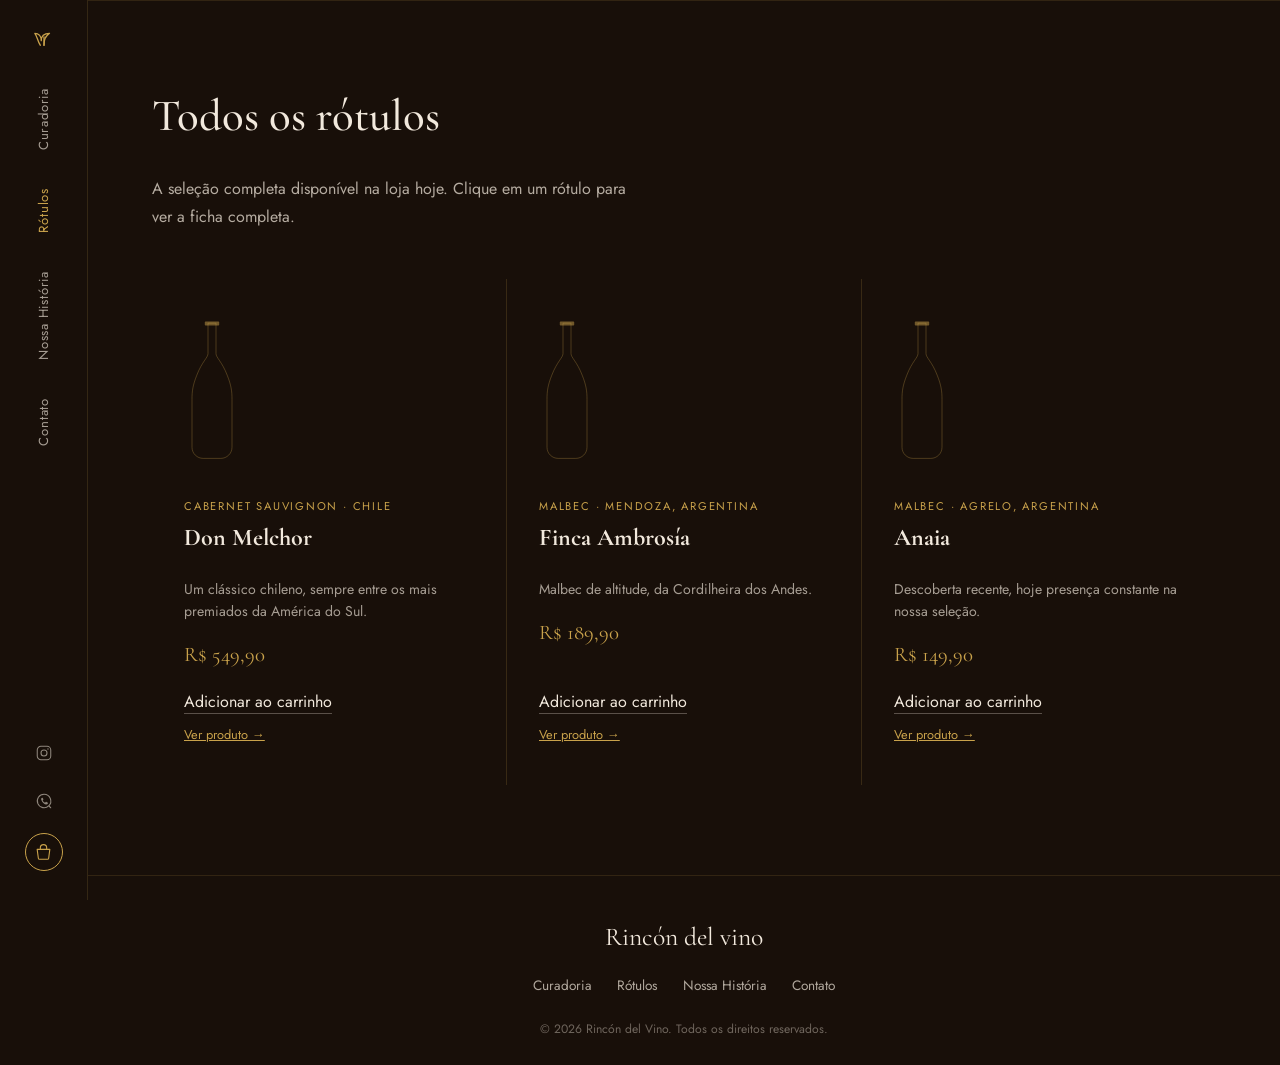
==== commit 3d38cdd7: "Add "Nossa História" page, elevate copy tone, strengthen SEO Rename nav "Seleção" -> "Rótulos" and "" ====
--- a/produtos/index.html
+++ b/produtos/index.html
@@ -3,11 +3,22 @@
   <head>
     <meta charset="UTF-8" />
     <meta name="viewport" content="width=device-width, initial-scale=1.0" />
-    <title>Rótulos — Rincón del Vino</title>
+    <title>Nossos Rótulos — Rincón del Vino</title>
     <meta
       name="description"
-      content="Todos os rótulos da seleção da Rincón del Vino."
+      content="Conheça a seleção completa de vinhos argentinos e chilenos da Rincón del Vino — cada rótulo provado e escolhido a dedo."
     />
+    <meta name="robots" content="index, follow" />
+    <link rel="canonical" href="https://rincon-zeta.vercel.app/produtos/" />
+    <meta property="og:type" content="website" />
+    <meta property="og:site_name" content="Rincón del Vino" />
+    <meta property="og:title" content="Nossos Rótulos — Rincón del Vino" />
+    <meta
+      property="og:description"
+      content="Conheça a seleção completa de vinhos argentinos e chilenos da Rincón del Vino."
+    />
+    <meta property="og:url" content="https://rincon-zeta.vercel.app/produtos/" />
+    <meta property="og:locale" content="pt_BR" />
     <link rel="preconnect" href="https://fonts.googleapis.com" />
     <link rel="preconnect" href="https://fonts.gstatic.com" crossorigin />
     <link
@@ -28,8 +39,8 @@
 
         <nav class="rail__nav" id="nav-links">
           <a href="../index.html#curadoria">Curadoria</a>
-          <a href="./" class="is-current">Seleção</a>
-          <a href="../index.html#editorial">Editorial</a>
+          <a href="./" class="is-current">Rótulos</a>
+          <a href="../historia.html">Nossa História</a>
           <a href="../index.html#contato">Contato</a>
         </nav>
 
@@ -84,10 +95,10 @@
 
       <main class="content">
         <section class="block">
-          <h2 class="block__title">Todos os rótulos</h2>
+          <h1 class="block__title">Todos os rótulos</h1>
           <p class="body-copy">
-            A seleção completa que a gente carrega na loja hoje. Clique num
-            rótulo pra ver a ficha completa.
+            A seleção completa disponível na loja hoje. Clique em um
+            rótulo para ver a ficha completa.
           </p>
 
           <div class="product-grid">
@@ -151,7 +162,8 @@
                 <p class="wine-card__type">Malbec · Agrelo, Argentina</p>
                 <h3 class="wine-card__name">Anaia</h3>
                 <p class="wine-card__note">
-                  Descoberta recente que já virou fixa por aqui.
+                  Descoberta recente, hoje presença constante na nossa
+                  seleção.
                 </p>
               </a>
               <p class="product-card__price">R$ 149,90</p>
@@ -169,8 +181,8 @@
       <p class="footer__wordmark">Rincón del vino</p>
       <nav class="footer__links">
         <a href="../index.html#curadoria">Curadoria</a>
-        <a href="./">Seleção</a>
-        <a href="../index.html#editorial">Editorial</a>
+        <a href="./">Rótulos</a>
+        <a href="../historia.html">Nossa História</a>
         <a href="../index.html#contato">Contato</a>
       </nav>
       <p class="footer__copy">
--- a/assets/css/style.css
+++ b/assets/css/style.css
@@ -171,12 +171,14 @@
 
 .hero {
   min-height: 92vh;
-  display: grid;
-  grid-template-columns: 1.35fr 0.65fr;
-  gap: 4vw;
+  display: flex;
   align-items: center;
   padding: 6vh 5vw;
   background: radial-gradient(55% 45% at 20% 15%, rgba(139, 79, 26, 0.28), transparent 70%);
+}
+
+.hero__main {
+  max-width: 40rem;
 }
 
 .hero__kicker {
@@ -215,30 +217,6 @@
   display: flex;
   align-items: center;
   gap: 1.8rem;
-}
-
-.hero__frame {
-  position: relative;
-  aspect-ratio: 3 / 4;
-  border: 1px solid rgba(201, 162, 75, 0.45);
-  border-radius: 2px;
-  overflow: hidden;
-}
-
-.hero__frame::after {
-  content: "";
-  position: absolute;
-  inset: 9px;
-  border: 1px solid rgba(201, 162, 75, 0.2);
-  pointer-events: none;
-}
-
-.hero__frame-img {
-  display: block;
-  width: 100%;
-  height: 100%;
-  object-fit: cover;
-  object-position: 78% 45%;
 }
 
 .link-underline {
@@ -1032,15 +1010,8 @@
   }
 
   .hero {
-    grid-template-columns: 1fr;
     text-align: left;
     padding-top: 8vh;
-    gap: 2.4rem;
-  }
-
-  .hero__frame {
-    aspect-ratio: 16 / 10;
-    max-width: 28rem;
   }
 
   .block__grid,
